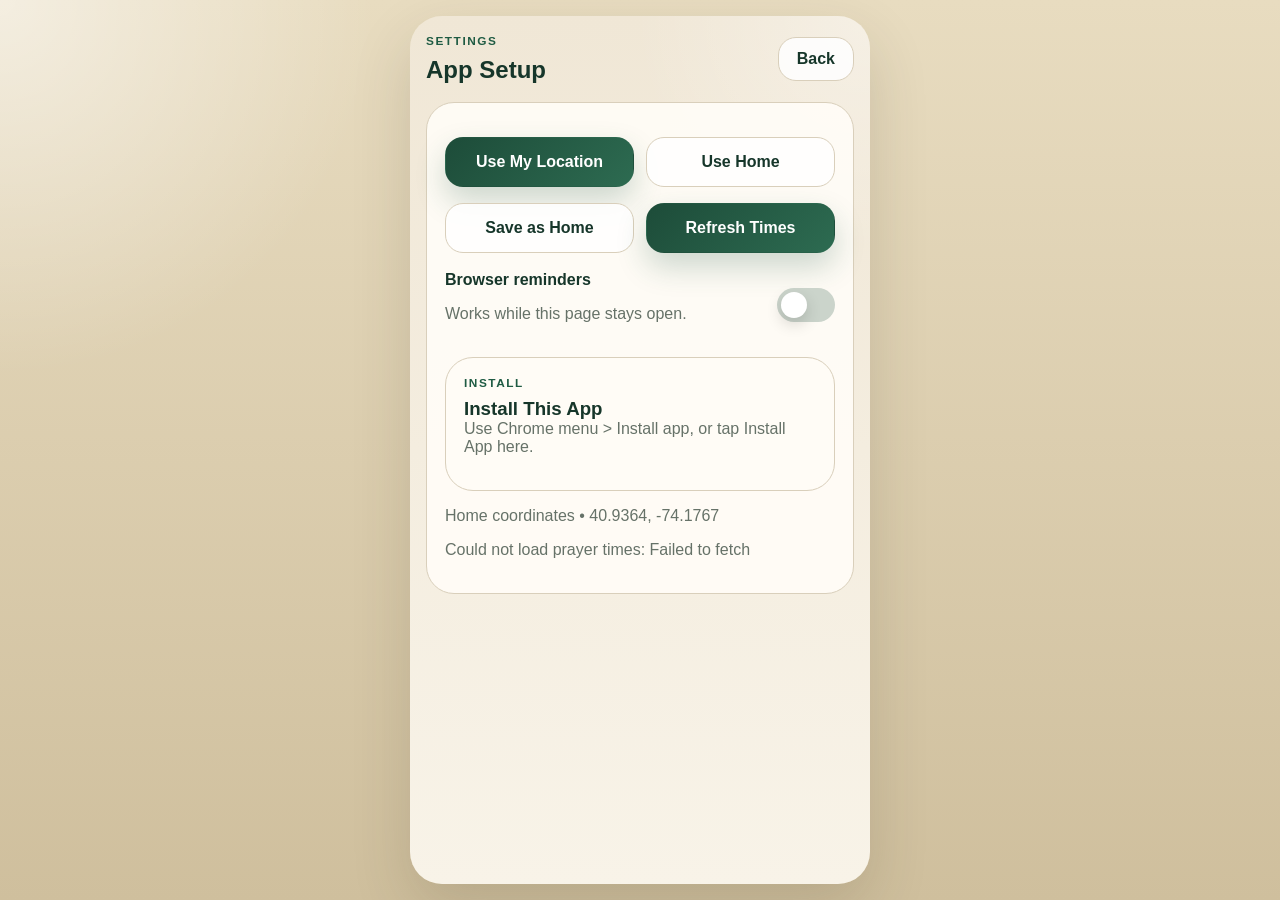
==== web/settings.html @ dec192f7 "settings page navigation update" ====
<!DOCTYPE html>
<html lang="en">
<head>
    <meta charset="UTF-8" />
    <meta name="viewport" content="width=device-width, initial-scale=1.0" />
    <meta name="theme-color" content="#1f5b43" />
    <meta name="description" content="Namaz Reminder settings page." />
    <link rel="manifest" href="manifest.webmanifest" />
    <link rel="icon" href="icons/icon-192.svg" type="image/svg+xml" />
    <title>Namaz Reminder Settings</title>
    <link rel="stylesheet" href="styles.css" />
</head>
<body>
    <main class="app-shell">
        <section class="app-screen">
            <header class="app-header">
                <div class="app-title">
                    <p class="eyebrow">Settings</p>
                    <h1>App Setup</h1>
                </div>
                <button id="backButton" class="secondary-button back-button" type="button">Back</button>
            </header>

            <section class="view-screen">
                <section class="panel settings-page">
                    <div class="button-row">
                        <button id="useLocationButton" class="primary-button">Use My Location</button>
                        <button id="useSavedButton" class="secondary-button">Use Home</button>
                    </div>

                    <div class="button-row">
                        <button id="saveHomeButton" class="secondary-button">Save as Home</button>
                        <button id="loadTimesButton" class="primary-button">Refresh Times</button>
                    </div>

                    <div class="toggle-row">
                        <div>
                            <p class="toggle-title">Browser reminders</p>
                            <p class="toggle-copy">Works while this page stays open.</p>
                        </div>
                        <label class="switch">
                            <input id="notificationsToggle" type="checkbox" />
                            <span class="slider"></span>
                        </label>
                    </div>

                    <div class="install-card">
                        <p class="card-label">Install</p>
                        <h3>Install This App</h3>
                        <p id="installStatus" class="status-text">
                            Open this app in Chrome on Android, then use Install app when available.
                        </p>
                        <button id="installButton" class="primary-button install-button hidden-panel" type="button">
                            Install App
                        </button>
                    </div>

                    <p id="settingsLocationSummary" class="section-support">Using stored location</p>
                    <p id="statusText" class="status-text">Ready.</p>
                </section>
            </section>
        </section>
    </main>

    <script src="app.js"></script>
</body>
</html>
---- web/styles.css ----
:root {
    --page: #e8dcc0;
    --page-deep: #cfbf9d;
    --screen: #f8f3e8;
    --ink: #16362a;
    --muted: #667268;
    --accent: #1f5b43;
    --accent-strong: #184534;
    --accent-soft: #d8e7dc;
    --card: rgba(255, 252, 246, 0.96);
    --line: #d9cfbb;
    --white: #ffffff;
    --shadow: 0 24px 60px rgba(55, 48, 31, 0.16);
}

* {
    box-sizing: border-box;
}

html,
body {
    margin: 0;
    min-height: 100%;
}

body {
    font-family: "Avenir Next", "Segoe UI", sans-serif;
    color: var(--ink);
    background:
        radial-gradient(circle at top left, rgba(255, 255, 255, 0.52), transparent 24%),
        linear-gradient(180deg, var(--page) 0%, var(--page-deep) 100%);
}

h1,
h2,
h3,
p {
    margin-top: 0;
}

button {
    font: inherit;
    cursor: pointer;
}

.app-shell {
    min-height: 100vh;
    display: flex;
    justify-content: center;
    padding: 16px;
}

.app-screen {
    width: min(100%, 460px);
    min-height: calc(100vh - 32px);
    padding: 18px 16px 28px;
    border-radius: 32px;
    background:
        radial-gradient(circle at top right, rgba(255, 255, 255, 0.36), transparent 24%),
        linear-gradient(180deg, #f0e7d6 0%, var(--screen) 100%);
    box-shadow: var(--shadow);
}

.app-header {
    position: relative;
    display: flex;
    align-items: center;
    gap: 14px;
    margin-bottom: 18px;
}

.app-title {
    flex: 1;
    min-width: 0;
}

.eyebrow,
.card-label {
    margin-bottom: 8px;
    text-transform: uppercase;
    letter-spacing: 0.13em;
    font-size: 0.74rem;
    font-weight: 800;
    color: var(--accent);
}

.app-title h1,
.section-heading h3,
.install-card h3 {
    margin-bottom: 0;
}

.header-date,
.section-support,
.status-text,
.toggle-copy {
    color: var(--muted);
}

.menu-button {
    position: relative;
    z-index: 3;
    width: 52px;
    height: 52px;
    padding: 0;
    border: 1px solid var(--line);
    border-radius: 18px;
    background: rgba(255, 255, 255, 0.85);
    display: inline-flex;
    flex-direction: column;
    align-items: center;
    justify-content: center;
    gap: 5px;
    touch-action: manipulation;
    -webkit-appearance: none;
    -webkit-tap-highlight-color: transparent;
}

.menu-button span {
    width: 22px;
    height: 3px;
    border-radius: 999px;
    background: var(--ink);
    pointer-events: none;
}

.menu-dropdown {
    position: absolute;
    top: 60px;
    left: 0;
    z-index: 4;
    min-width: 160px;
    padding: 8px;
    border-radius: 18px;
    border: 1px solid var(--line);
    background: rgba(255, 252, 246, 0.98);
    box-shadow: 0 18px 36px rgba(55, 48, 31, 0.16);
}

.menu-item {
    width: 100%;
    min-height: 46px;
    border: 0;
    border-radius: 14px;
    background: transparent;
    color: var(--ink);
    text-align: left;
    padding: 0 14px;
    font-weight: 700;
}

.menu-item:hover {
    background: rgba(31, 91, 67, 0.08);
}

.hidden-panel {
    display: none;
}

.view-screen {
    display: grid;
    gap: 14px;
}

.hero-card,
.panel,
.install-card {
    border-radius: 28px;
    padding: 18px;
    border: 1px solid var(--line);
}

.hero-card {
    min-height: 260px;
    display: flex;
    flex-direction: column;
    justify-content: center;
    background: linear-gradient(135deg, #1d4c39 0%, #2d6b51 100%);
    color: var(--white);
    border-color: transparent;
}

.hero-card .card-label,
.hero-card .hero-subtext {
    color: rgba(255, 255, 255, 0.8);
}

.hero-time {
    margin: 10px 0 6px;
    font-size: clamp(2.8rem, 10vw, 4rem);
    line-height: 0.95;
    font-weight: 800;
}

.panel,
.install-card {
    background: var(--card);
}

.section-heading {
    display: flex;
    justify-content: space-between;
    gap: 12px;
    align-items: flex-start;
}

.settings-heading {
    align-items: center;
}

.prayer-list {
    display: grid;
    gap: 10px;
    margin-top: 18px;
}

.prayer-row {
    display: flex;
    align-items: center;
    justify-content: space-between;
    gap: 12px;
    padding: 14px 16px;
    border-radius: 18px;
    background: rgba(247, 242, 232, 0.92);
    border: 1px solid rgba(217, 207, 187, 0.92);
}

.prayer-row.active {
    background: linear-gradient(135deg, rgba(31, 91, 67, 0.14) 0%, rgba(45, 107, 81, 0.2) 100%);
    border-color: rgba(31, 91, 67, 0.35);
}

.prayer-name,
.toggle-title {
    font-weight: 700;
}

.prayer-time {
    color: var(--muted);
    font-weight: 700;
}

.button-row {
    display: grid;
    grid-template-columns: repeat(2, minmax(0, 1fr));
    gap: 12px;
    margin: 16px 0;
}

.primary-button,
.secondary-button {
    min-height: 50px;
    border-radius: 18px;
    border: 1px solid transparent;
    padding: 12px 16px;
    font-weight: 700;
}

.primary-button {
    color: var(--white);
    background: linear-gradient(135deg, #1d4c39 0%, #2d6b51 100%);
    box-shadow: 0 14px 30px rgba(31, 91, 67, 0.22);
}

.secondary-button {
    color: var(--ink);
    background: rgba(255, 255, 255, 0.86);
    border-color: var(--line);
}

.back-button {
    min-height: 42px;
    padding-inline: 18px;
}

.toggle-row {
    display: flex;
    align-items: center;
    justify-content: space-between;
    gap: 16px;
    margin: 18px 0;
}

.switch {
    position: relative;
    display: inline-flex;
    width: 58px;
    height: 34px;
}

.switch input {
    position: absolute;
    opacity: 0;
    pointer-events: none;
}

.slider {
    width: 100%;
    height: 100%;
    border-radius: 999px;
    background: #cbd4cb;
    position: relative;
}

.slider::after {
    content: "";
    position: absolute;
    top: 4px;
    left: 4px;
    width: 26px;
    height: 26px;
    border-radius: 50%;
    background: var(--white);
    box-shadow: 0 6px 16px rgba(0, 0, 0, 0.16);
    transition: transform 160ms ease;
}

.switch input:checked + .slider {
    background: var(--accent);
}

.switch input:checked + .slider::after {
    transform: translateX(24px);
}

.install-card {
    margin: 16px 0;
}

.install-button {
    width: 100%;
    margin-top: 12px;
}

@media (max-width: 640px) {
    .app-shell {
        padding: 0;
    }

    .app-screen {
        width: 100%;
        min-height: 100vh;
        border-radius: 0;
        box-shadow: none;
        padding-bottom: 32px;
    }

    .button-row {
        grid-template-columns: 1fr;
    }
}
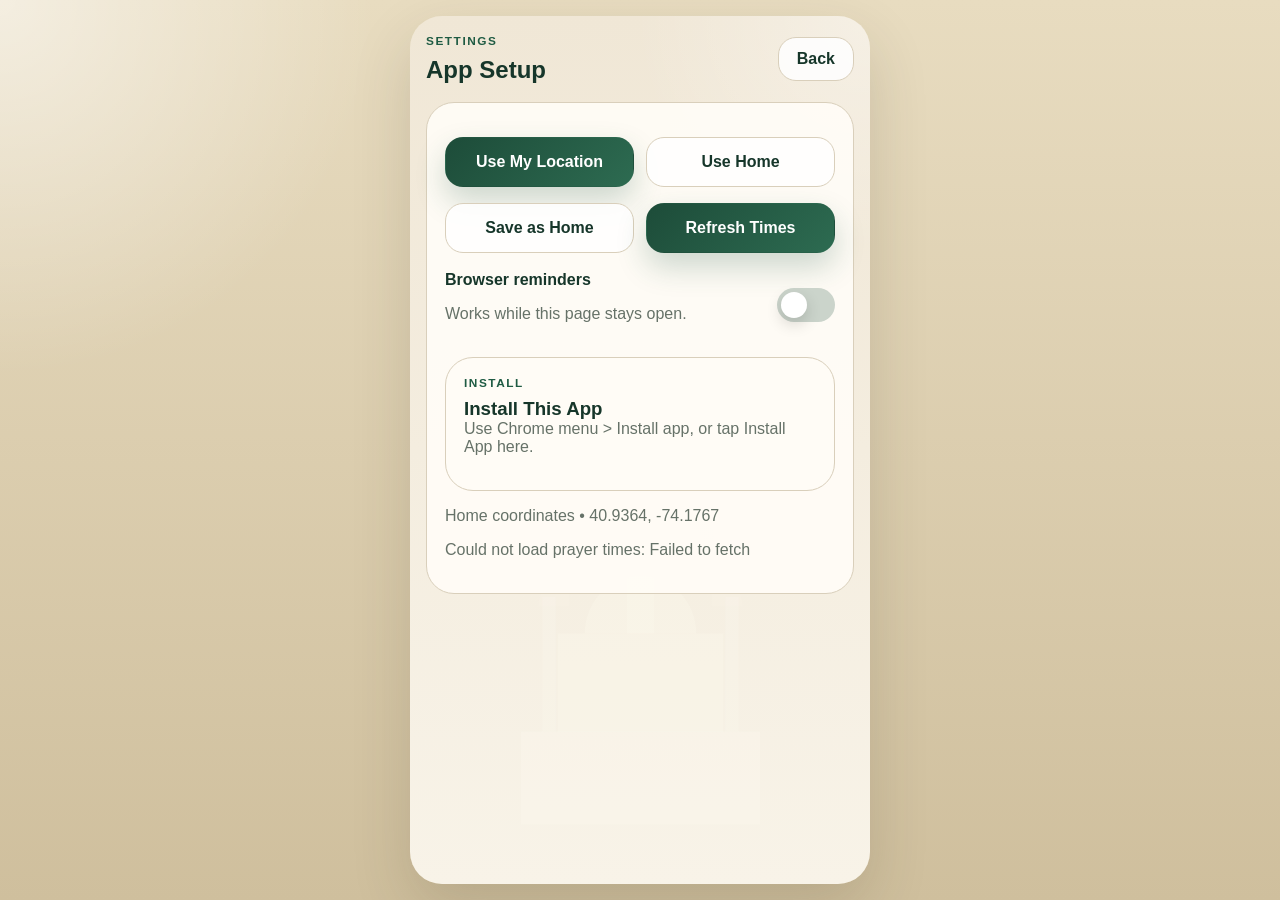
==== commit c4287ca6: "my namaz branding update" ====
--- a/web/settings.html
+++ b/web/settings.html
@@ -4,10 +4,11 @@
     <meta charset="UTF-8" />
     <meta name="viewport" content="width=device-width, initial-scale=1.0" />
     <meta name="theme-color" content="#1f5b43" />
-    <meta name="description" content="Namaz Reminder settings page." />
+    <meta name="description" content="My Namaz settings page." />
     <link rel="manifest" href="manifest.webmanifest" />
-    <link rel="icon" href="icons/icon-192.svg" type="image/svg+xml" />
-    <title>Namaz Reminder Settings</title>
+    <link rel="icon" href="icons/my-namaz-192.png" type="image/png" />
+    <link rel="apple-touch-icon" href="icons/my-namaz-192.png" />
+    <title>My Namaz Settings</title>
     <link rel="stylesheet" href="styles.css" />
 </head>
 <body>
--- a/web/styles.css
+++ b/web/styles.css
@@ -56,6 +56,7 @@
     padding: 18px 16px 28px;
     border-radius: 32px;
     background:
+        url("data:image/svg+xml,%3Csvg xmlns='http://www.w3.org/2000/svg' viewBox='0 0 420 900'%3E%3Cg fill='none' fill-rule='evenodd'%3E%3Cpath d='M86 742h248v96H86z' fill='%23fffaf0' fill-opacity='.18'/%3E%3Cpath d='M124 640h172v102H124z' fill='%23fffaf0' fill-opacity='.16'/%3E%3Cpath d='M152 640c0-33 26-60 58-60s58 27 58 60H152z' fill='%23fffaf0' fill-opacity='.16'/%3E%3Cpath d='M196 564h28v76h-28z' fill='%23fffaf0' fill-opacity='.15'/%3E%3Cpath d='M108 602h14v140h-14z' fill='%23fffaf0' fill-opacity='.12'/%3E%3Cpath d='M104 612c0-18 14-32 32-32v32h-32z' fill='%23fffaf0' fill-opacity='.12'/%3E%3Cpath d='M298 602h14v140h-14z' fill='%23fffaf0' fill-opacity='.12'/%3E%3Cpath d='M284 580c18 0 32 14 32 32h-32z' fill='%23fffaf0' fill-opacity='.12'/%3E%3Ccircle cx='258' cy='548' r='18' fill='%23fffaf0' fill-opacity='.1'/%3E%3Ccircle cx='268' cy='540' r='18' fill='%23efe3c8' fill-opacity='.12'/%3E%3C/g%3E%3C/svg%3E") center bottom / 88% auto no-repeat,
         radial-gradient(circle at top right, rgba(255, 255, 255, 0.36), transparent 24%),
         linear-gradient(180deg, #f0e7d6 0%, var(--screen) 100%);
     box-shadow: var(--shadow);
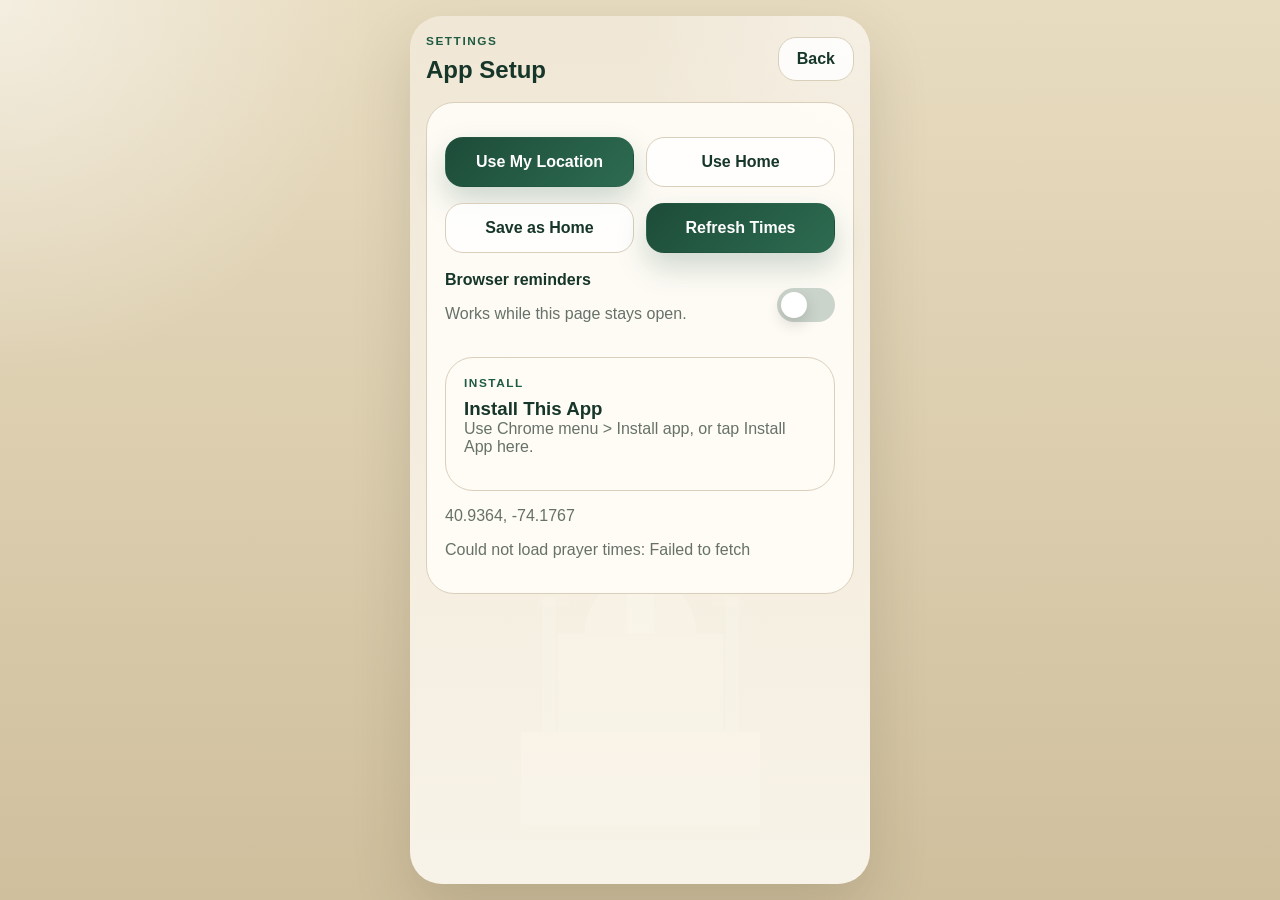
==== commit 2e1ad32e: "Show place names instead of coordinates" ====
--- a/web/settings.html
+++ b/web/settings.html
@@ -6,8 +6,9 @@
     <meta name="theme-color" content="#1f5b43" />
     <meta name="description" content="My Namaz settings page." />
     <link rel="manifest" href="manifest.webmanifest" />
-    <link rel="icon" href="icons/my-namaz-192.png" type="image/png" />
-    <link rel="apple-touch-icon" href="icons/my-namaz-192.png" />
+    <link rel="icon" href="icons/my-namaz-192.png" sizes="192x192" type="image/png" />
+    <link rel="shortcut icon" href="icons/my-namaz-192.png" type="image/png" />
+    <link rel="apple-touch-icon" href="icons/my-namaz-192.png" sizes="192x192" />
     <title>My Namaz Settings</title>
     <link rel="stylesheet" href="styles.css" />
 </head>
@@ -63,6 +64,6 @@
         </section>
     </main>
 
-    <script src="app.js"></script>
+    <script src="app.js?v=2"></script>
 </body>
 </html>
